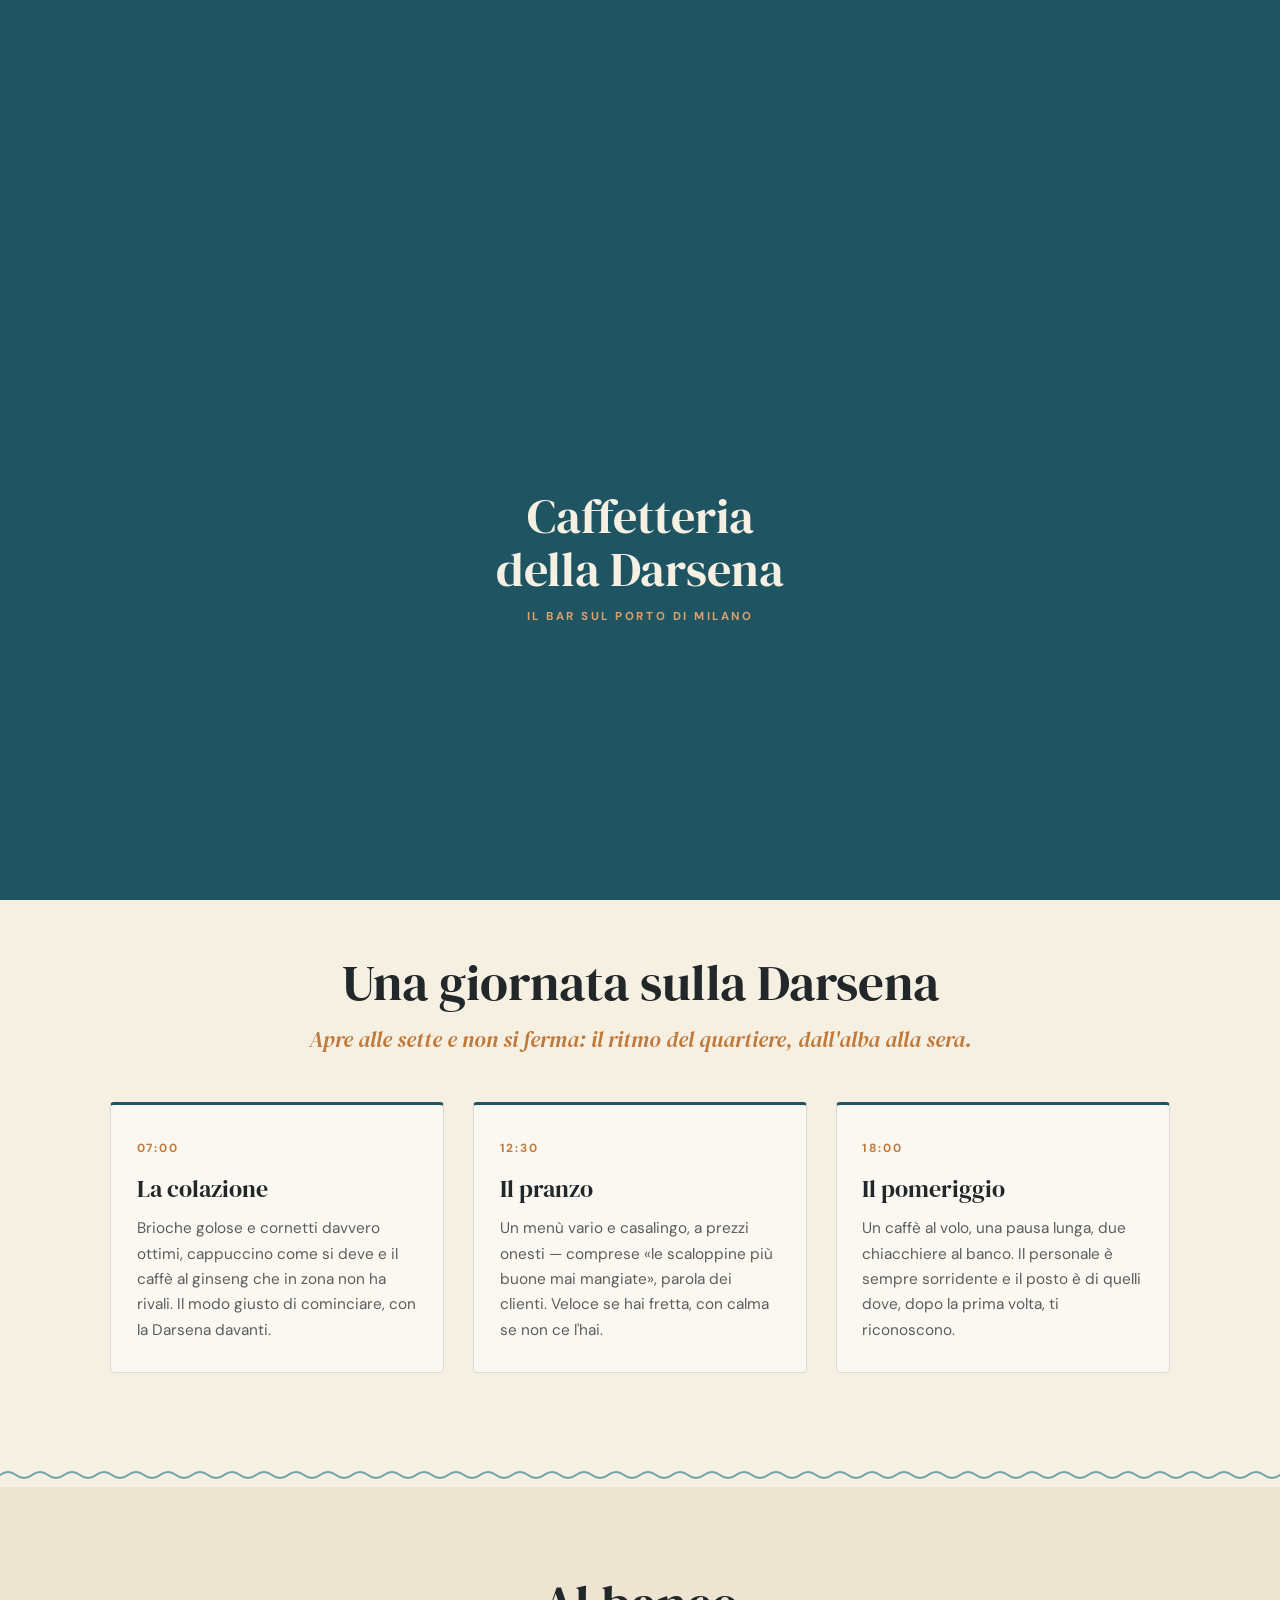
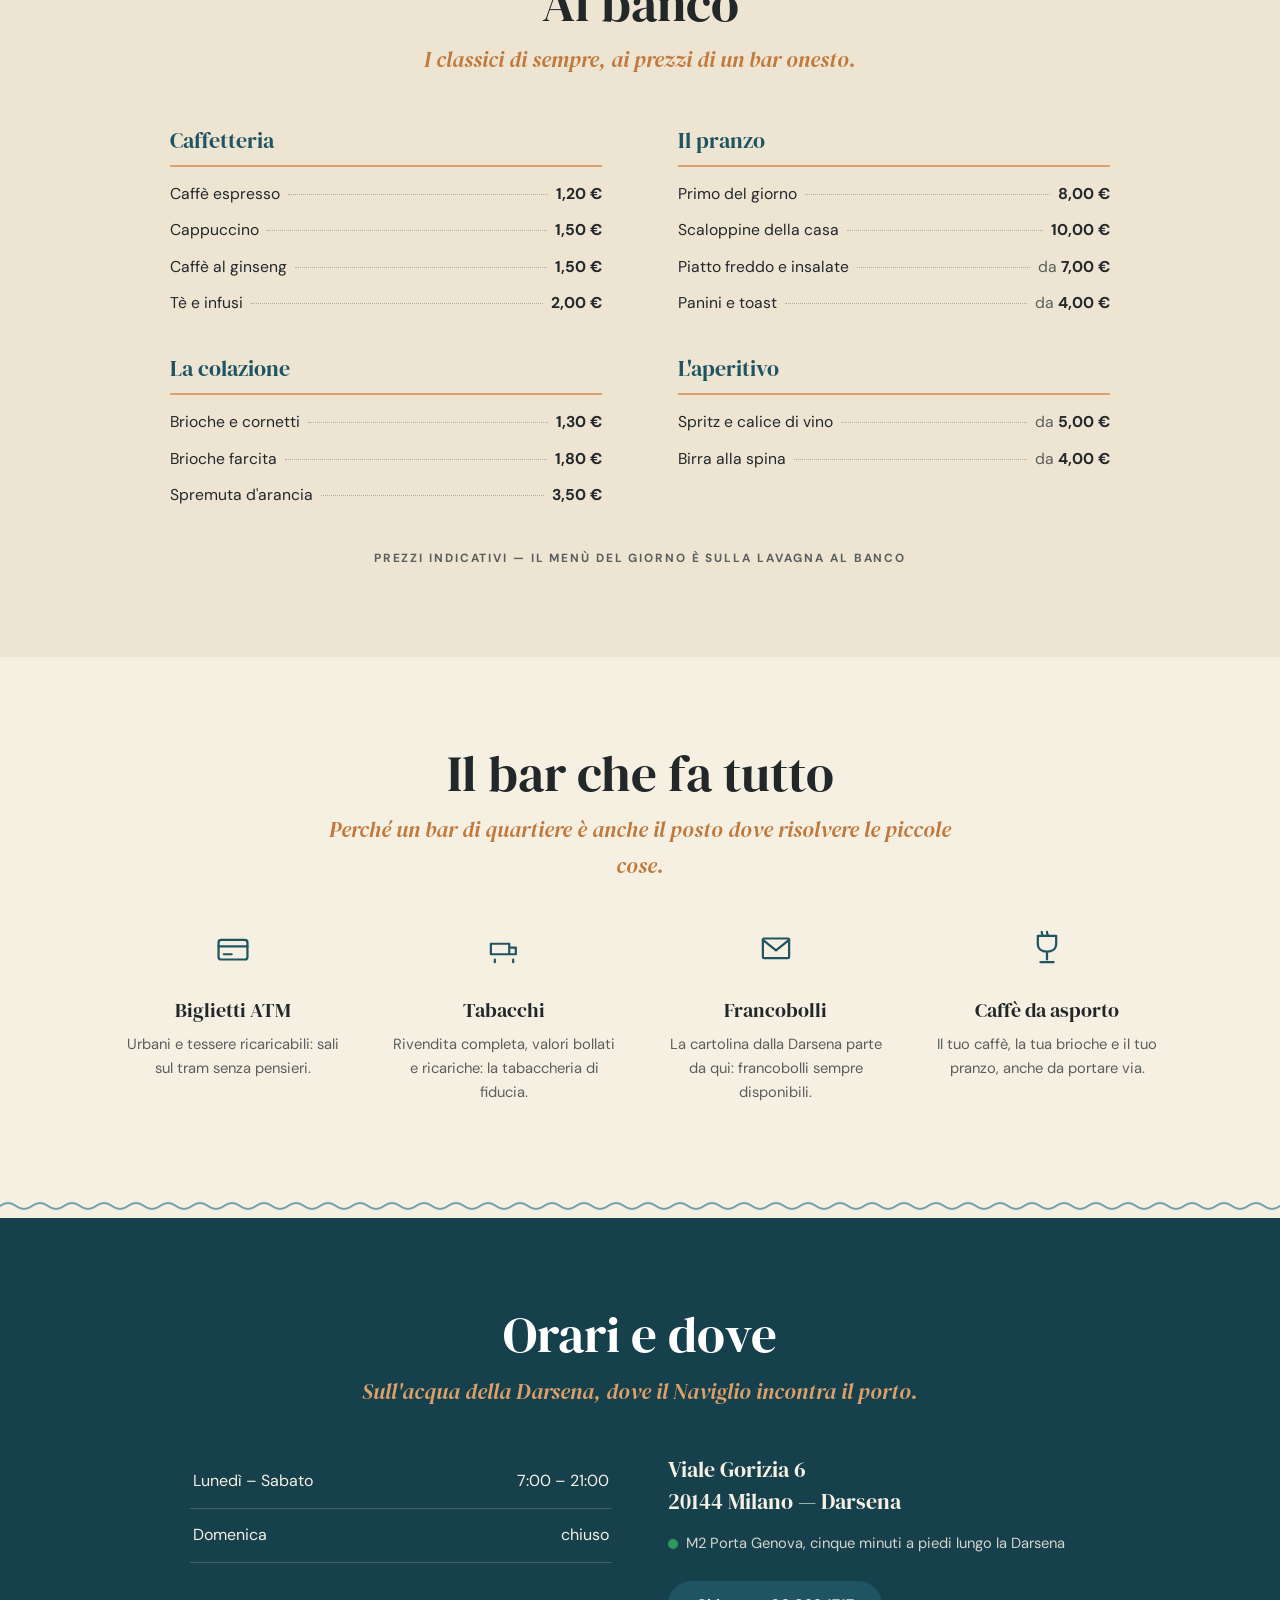
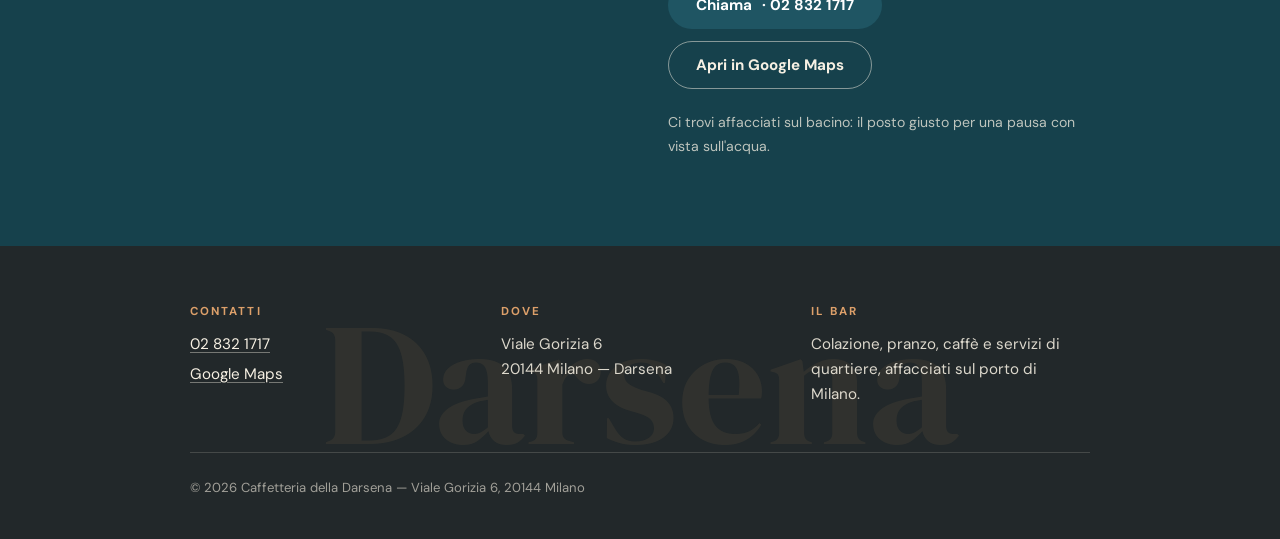
==== index.html @ 0ae8d990 "Sito vetrina Caffetteria della Darsena: firma acqua del bacino, foto hero della sala, menu e servizi" ====
<!DOCTYPE html>
<html lang="it">
<head>
  <meta charset="UTF-8">
  <meta name="viewport" content="width=device-width, initial-scale=1.0">
  <title>Caffetteria della Darsena — Bar, colazione e pranzo sul porto di Milano | Viale Gorizia 6</title>
  <meta name="description" content="Caffetteria della Darsena: il bar di quartiere affacciato sul bacino della Darsena, in viale Gorizia 6, Milano. Colazione con brioche golose, il miglior caffè al ginseng della zona, pranzo con le scaloppine, tabacchi e biglietti ATM. Aperto dalle 7.">
  <meta property="og:title" content="Caffetteria della Darsena — Milano, sul porto">
  <meta property="og:description" content="Il bar di quartiere sulla Darsena: colazione, il ginseng migliore della zona, pranzo e servizi. Dalle 7 del mattino, in viale Gorizia 6.">
  <meta property="og:type" content="website">
  <meta property="og:locale" content="it_IT">
  <meta property="og:url" content="https://rotenzark.github.io/caffetteria-darsena/">
  <meta property="og:image" content="https://rotenzark.github.io/caffetteria-darsena/og-image.png">
  <meta name="twitter:card" content="summary_large_image">
  <link rel="canonical" href="https://rotenzark.github.io/caffetteria-darsena/">
  <meta name="theme-color" content="#1F5563">
  <link rel="icon" href="favicon.svg?v=1" type="image/svg+xml">
  <link rel="icon" href="favicon-32.png?v=1" type="image/png" sizes="32x32">
  <link rel="apple-touch-icon" href="apple-touch-icon.png?v=1">
  <script>document.documentElement.classList.add('js')</script>
  <link rel="preconnect" href="https://fonts.googleapis.com">
  <link rel="preconnect" href="https://fonts.gstatic.com" crossorigin>
  <link href="https://fonts.googleapis.com/css2?family=DM+Serif+Display:ital@0;1&family=DM+Sans:opsz,wght@9..40,400;9..40,500;9..40,700&display=swap" rel="stylesheet">
  <link rel="stylesheet" href="css/style.css?v=1">
  <script type="application/ld+json">
  {
    "@context": "https://schema.org",
    "@type": "CafeOrCoffeeShop",
    "name": "Caffetteria della Darsena",
    "description": "Bar e caffetteria di quartiere affacciato sulla Darsena di Milano: colazione, caffè al ginseng, pranzo casalingo, tabacchi e biglietti ATM.",
    "servesCuisine": "Bar, caffetteria, cucina casalinga",
    "telephone": "+390288321717",
    "priceRange": "€",
    "url": "https://rotenzark.github.io/caffetteria-darsena/",
    "image": "https://rotenzark.github.io/caffetteria-darsena/og-image.png",
    "address": {
      "@type": "PostalAddress",
      "streetAddress": "Viale Gorizia 6",
      "addressLocality": "Milano",
      "postalCode": "20144",
      "addressRegion": "MI",
      "addressCountry": "IT"
    },
    "areaServed": "Milano Darsena Navigli",
    "hasMap": "https://www.google.com/maps/search/?api=1&query=Viale+Gorizia+6%2C+Milano",
    "openingHoursSpecification": [
      { "@type": "OpeningHoursSpecification", "dayOfWeek": ["Monday","Tuesday","Wednesday","Thursday","Friday","Saturday"], "opens": "07:00", "closes": "21:00" }
    ]
  }
  </script>
</head>
<body>

  <!-- ============ INTRO "LA GOCCIA" ============ -->
  <div class="intro" id="intro" aria-hidden="true">
    <div class="intro-scena">
      <svg class="intro-onde" viewBox="0 0 200 200" fill="none" focusable="false">
        <circle class="o-anello" cx="100" cy="100" r="20"/>
        <circle class="o-anello" cx="100" cy="100" r="42"/>
        <circle class="o-anello" cx="100" cy="100" r="64"/>
        <circle class="o-anello" cx="100" cy="100" r="86"/>
      </svg>
      <p class="intro-nome">Caffetteria<br>della Darsena</p>
      <p class="intro-riga">Il bar sul porto di Milano</p>
    </div>
  </div>
  <noscript><style>.intro { display: none; }</style></noscript>

  <a class="skip-link" href="#top" data-i18n="skip">Salta al contenuto</a>

  <header class="topbar">
    <a class="wordmark" href="#top" aria-label="Caffetteria della Darsena — torna su" data-i18n-aria="aria_top">della Darsena</a>
    <nav class="nav" aria-label="Navigazione principale" data-i18n-aria="aria_nav">
      <button class="nav-toggle" aria-expanded="false" aria-controls="nav-menu">
        <span class="nav-toggle-bar" aria-hidden="true"></span>
        <span data-i18n="menu">Menu</span>
      </button>
      <ul class="nav-menu" id="nav-menu">
        <li><a href="#giornata" data-i18n="nav_day">La giornata</a></li>
        <li><a href="#banco" data-i18n="nav_menu2">Al banco</a></li>
        <li><a href="#servizi" data-i18n="nav_services">I servizi</a></li>
        <li><a href="#orari" data-i18n="nav_hours">Orari e dove</a></li>
      </ul>
    </nav>
    <div class="topbar-actions">
      <div class="lang-switch" role="group" aria-label="Lingua / Language">
        <button class="lang-btn is-active" data-lang="it" aria-pressed="true">IT</button>
        <span class="lang-sep" aria-hidden="true">/</span>
        <button class="lang-btn" data-lang="en" aria-pressed="false">EN</button>
      </div>
      <a class="btn btn-acqua btn-small" href="tel:+390288321717">
        <span data-i18n="call_short">Chiama</span>
      </a>
    </div>
  </header>

  <main id="top">

    <!-- ============ HERO CON FOTO ============ -->
    <section class="hero">
      <img class="hero-sfondo" src="assets/img/sala.jpg" alt="" width="900" height="1200" aria-hidden="true">
      <div class="hero-velo" aria-hidden="true"></div>
      <div class="hero-contenuto">
        <p class="eyebrow" data-i18n="hero_eyebrow">Bar · caffetteria · sulla Darsena, Milano</p>
        <h1 class="hero-nome"><span class="hero-nome-riga1" data-i18n="hero_nome1">Caffetteria</span><span class="hero-nome-riga2" data-i18n="hero_nome2">della Darsena</span></h1>
        <p class="hero-claim" data-i18n="hero_claim">Il bar di quartiere affacciato sul porto di Milano.</p>
        <p class="hero-lead" data-i18n="hero_lead">Dalla brioche del mattino alle scaloppine di mezzogiorno, dal ginseng migliore della zona al pacchetto e al biglietto dell'ATM: qui si passa, e si torna.</p>
        <div class="hero-cta">
          <a class="btn btn-acqua" href="tel:+390288321717" data-i18n="call_cta">Chiama il bar</a>
          <a class="btn btn-velo" href="#banco" data-i18n="menu_cta">Guarda il banco</a>
        </div>
        <p class="hero-badge" data-i18n="hero_badge">4,2 su Google · aperti dalle 7 del mattino</p>
      </div>
    </section>

    <!-- ============ LA GIORNATA ============ -->
    <section class="sezione" id="giornata">
      <h2 class="sezione-titolo" data-i18n="day_title">Una giornata sulla Darsena</h2>
      <p class="sezione-sub" data-i18n="day_sub">Apre alle sette e non si ferma: il ritmo del quartiere, dall'alba alla sera.</p>
      <div class="momenti">
        <article class="momento reveal">
          <span class="momento-ora mono">07:00</span>
          <h3 data-i18n="m1_t">La colazione</h3>
          <p data-i18n="m1_p">Brioche golose e cornetti davvero ottimi, cappuccino come si deve e il caffè al ginseng che in zona non ha rivali. Il modo giusto di cominciare, con la Darsena davanti.</p>
        </article>
        <article class="momento reveal">
          <span class="momento-ora mono">12:30</span>
          <h3 data-i18n="m2_t">Il pranzo</h3>
          <p data-i18n="m2_p">Un menù vario e casalingo, a prezzi onesti — comprese «le scaloppine più buone mai mangiate», parola dei clienti. Veloce se hai fretta, con calma se non ce l'hai.</p>
        </article>
        <article class="momento reveal">
          <span class="momento-ora mono">18:00</span>
          <h3 data-i18n="m3_t">Il pomeriggio</h3>
          <p data-i18n="m3_p">Un caffè al volo, una pausa lunga, due chiacchiere al banco. Il personale è sempre sorridente e il posto è di quelli dove, dopo la prima volta, ti riconoscono.</p>
        </article>
      </div>
    </section>

    <div class="onde-fascia" aria-hidden="true"></div>

    <!-- ============ AL BANCO (MENÙ) ============ -->
    <section class="sezione sezione-crema" id="banco">
      <h2 class="sezione-titolo" data-i18n="menu_title">Al banco</h2>
      <p class="sezione-sub" data-i18n="menu_sub">I classici di sempre, ai prezzi di un bar onesto.</p>

      <div class="listino-colonne">
        <div class="listino-cat">
          <h3 class="cat-nome" data-i18n="c1">Caffetteria</h3>
          <ul class="voci">
            <li class="voce"><span class="voce-nome" data-i18n="v1">Caffè espresso</span><span class="voce-punti" aria-hidden="true"></span><span class="voce-prezzo">1,20 €</span></li>
            <li class="voce"><span class="voce-nome" data-i18n="v2">Cappuccino</span><span class="voce-punti" aria-hidden="true"></span><span class="voce-prezzo">1,50 €</span></li>
            <li class="voce"><span class="voce-nome" data-i18n="v3">Caffè al ginseng</span><span class="voce-punti" aria-hidden="true"></span><span class="voce-prezzo">1,50 €</span></li>
            <li class="voce"><span class="voce-nome" data-i18n="v4">Tè e infusi</span><span class="voce-punti" aria-hidden="true"></span><span class="voce-prezzo">2,00 €</span></li>
          </ul>
          <h3 class="cat-nome cat-nome-dopo" data-i18n="c2">La colazione</h3>
          <ul class="voci">
            <li class="voce"><span class="voce-nome" data-i18n="v5">Brioche e cornetti</span><span class="voce-punti" aria-hidden="true"></span><span class="voce-prezzo">1,30 €</span></li>
            <li class="voce"><span class="voce-nome" data-i18n="v6">Brioche farcita</span><span class="voce-punti" aria-hidden="true"></span><span class="voce-prezzo">1,80 €</span></li>
            <li class="voce"><span class="voce-nome" data-i18n="v7">Spremuta d'arancia</span><span class="voce-punti" aria-hidden="true"></span><span class="voce-prezzo">3,50 €</span></li>
          </ul>
        </div>
        <div class="listino-cat">
          <h3 class="cat-nome" data-i18n="c3">Il pranzo</h3>
          <ul class="voci">
            <li class="voce"><span class="voce-nome" data-i18n="v8">Primo del giorno</span><span class="voce-punti" aria-hidden="true"></span><span class="voce-prezzo">8,00 €</span></li>
            <li class="voce"><span class="voce-nome" data-i18n="v9">Scaloppine della casa</span><span class="voce-punti" aria-hidden="true"></span><span class="voce-prezzo">10,00 €</span></li>
            <li class="voce"><span class="voce-nome" data-i18n="v10">Piatto freddo e insalate</span><span class="voce-punti" aria-hidden="true"></span><span class="voce-prezzo"><span data-i18n="da">da</span> 7,00 €</span></li>
            <li class="voce"><span class="voce-nome" data-i18n="v11">Panini e toast</span><span class="voce-punti" aria-hidden="true"></span><span class="voce-prezzo"><span data-i18n="da">da</span> 4,00 €</span></li>
          </ul>
          <h3 class="cat-nome cat-nome-dopo" data-i18n="c4">L'aperitivo</h3>
          <ul class="voci">
            <li class="voce"><span class="voce-nome" data-i18n="v12">Spritz e calice di vino</span><span class="voce-punti" aria-hidden="true"></span><span class="voce-prezzo"><span data-i18n="da">da</span> 5,00 €</span></li>
            <li class="voce"><span class="voce-nome" data-i18n="v13">Birra alla spina</span><span class="voce-punti" aria-hidden="true"></span><span class="voce-prezzo"><span data-i18n="da">da</span> 4,00 €</span></li>
          </ul>
        </div>
      </div>
      <p class="listino-nota mono" data-i18n="menu_note">Prezzi indicativi — il menù del giorno è sulla lavagna al banco</p>
    </section>

    <!-- ============ I SERVIZI ============ -->
    <section class="sezione" id="servizi">
      <h2 class="sezione-titolo" data-i18n="serv_title">Il bar che fa tutto</h2>
      <p class="sezione-sub" data-i18n="serv_sub">Perché un bar di quartiere è anche il posto dove risolvere le piccole cose.</p>
      <ul class="servizi">
        <li class="servizio reveal">
          <svg class="serv-icona" viewBox="0 0 32 32" fill="none" aria-hidden="true"><rect x="5" y="9" width="22" height="15" rx="2"/><path d="M5 14 H27 M9 20 H15"/></svg>
          <h3 data-i18n="s1_t">Biglietti ATM</h3>
          <p data-i18n="s1_p">Urbani e tessere ricaricabili: sali sul tram senza pensieri.</p>
        </li>
        <li class="servizio reveal">
          <svg class="serv-icona" viewBox="0 0 32 32" fill="none" aria-hidden="true"><path d="M6 20 L20 20 L20 12 L6 12 Z M20 15 L25 15 L25 20 L20 20 M9 24 L9 26 M23 24 L23 26"/></svg>
          <h3 data-i18n="s2_t">Tabacchi</h3>
          <p data-i18n="s2_p">Rivendita completa, valori bollati e ricariche: la tabaccheria di fiducia.</p>
        </li>
        <li class="servizio reveal">
          <svg class="serv-icona" viewBox="0 0 32 32" fill="none" aria-hidden="true"><rect x="6" y="8" width="20" height="15" rx="1"/><path d="M6 9 L16 17 L26 9"/></svg>
          <h3 data-i18n="s3_t">Francobolli</h3>
          <p data-i18n="s3_p">La cartolina dalla Darsena parte da qui: francobolli sempre disponibili.</p>
        </li>
        <li class="servizio reveal">
          <svg class="serv-icona" viewBox="0 0 32 32" fill="none" aria-hidden="true"><path d="M9 6 L23 6 L23 12 C23 16 20 18 16 18 C12 18 9 16 9 12 Z M16 18 L16 24 M11 26 L21 26"/><path d="M12 3 C12 5 12 5 13 6 M16 3 C16 5 16 5 17 6"/></svg>
          <h3 data-i18n="s4_t">Caffè da asporto</h3>
          <p data-i18n="s4_p">Il tuo caffè, la tua brioche e il tuo pranzo, anche da portare via.</p>
        </li>
      </ul>
    </section>

    <div class="onde-fascia" aria-hidden="true"></div>

    <!-- ============ ORARI E DOVE ============ -->
    <section class="sezione sezione-scura" id="orari">
      <h2 class="sezione-titolo sezione-titolo-chiara" data-i18n="hours_title">Orari e dove</h2>
      <p class="sezione-sub sezione-sub-chiara" data-i18n="hours_sub">Sull'acqua della Darsena, dove il Naviglio incontra il porto.</p>
      <div class="orari-dove">
        <table class="orari-tabella">
          <caption class="visually-hidden" data-i18n="hours_caption">Orari di apertura</caption>
          <tbody>
            <tr><th scope="row" data-i18n="weekdays">Lunedì – Sabato</th><td>7:00 – 21:00</td></tr>
            <tr><th scope="row" data-i18n="sun">Domenica</th><td data-i18n="closed">chiuso</td></tr>
          </tbody>
        </table>
        <div class="dove">
          <address class="dove-indirizzo">
            Viale Gorizia 6<br>
            20144 Milano — Darsena
          </address>
          <p class="dove-metro"><span class="metro-dot" aria-hidden="true"></span> <span data-i18n="metro">M2 Porta Genova, cinque minuti a piedi lungo la Darsena</span></p>
          <div class="dove-azioni">
            <a class="btn btn-acqua" href="tel:+390288321717"><span data-i18n="call_cta2">Chiama</span>&nbsp;· 02 832 1717</a>
            <a class="btn btn-quieto-chiaro" href="https://www.google.com/maps/search/?api=1&query=Viale+Gorizia+6%2C+Milano" target="_blank" rel="noopener" data-i18n="maps">Apri in Google Maps</a>
          </div>
          <p class="dove-note" data-i18n="dove_note">Ci trovi affacciati sul bacino: il posto giusto per una pausa con vista sull'acqua.</p>
        </div>
      </div>
    </section>

  </main>

  <!-- ============ FOOTER ============ -->
  <footer class="footer">
    <p class="footer-wordmark" aria-hidden="true">Darsena</p>
    <div class="footer-cols">
      <div>
        <h3 data-i18n="f_contacts">Contatti</h3>
        <p><a href="tel:+390288321717">02 832 1717</a></p>
        <p><a href="https://www.google.com/maps/search/?api=1&query=Viale+Gorizia+6%2C+Milano" target="_blank" rel="noopener">Google Maps</a></p>
      </div>
      <div>
        <h3 data-i18n="f_where">Dove</h3>
        <p>Viale Gorizia 6<br>20144 Milano — Darsena</p>
      </div>
      <div>
        <h3 data-i18n="f_what">Il bar</h3>
        <p data-i18n="f_line">Colazione, pranzo, caffè e servizi di quartiere, affacciati sul porto di Milano.</p>
      </div>
    </div>
    <p class="footer-legal">© <span data-current-year>2026</span> Caffetteria della Darsena — Viale Gorizia 6, 20144 Milano</p>
  </footer>

  <script src="js/main.js?v=1"></script>
</body>
</html>
---- css/style.css ----
/* ==========================================================================
   Caffetteria della Darsena — Viale Gorizia 6, Milano
   Firma grafica: l'acqua del bacino della Darsena — verde-petrolio e crema,
   onde concentriche, e la foto vera della sala come hero.
   ========================================================================== */

:root {
  --crema: #F6F0E3;
  --crema-scura: #EDE4D2;
  --acqua: #1F5563;
  --acqua-viva: #2C778A;
  --acqua-fonda: #16414C;
  --inchiostro: #22282A;
  --grigio: #5A5F5E;
  --rame: #C1793B;
  --rame-chiaro: #DDA06A;
  --linea: rgba(34, 40, 42, .15);
  --font-display: "DM Serif Display", "Georgia", serif;
  --font-testo: "DM Sans", "Helvetica Neue", Arial, sans-serif;
}

/* ---------- reset ---------- */

*, *::before, *::after { box-sizing: border-box; }

html {
  scroll-behavior: smooth;
  -webkit-text-size-adjust: 100%;
}

body {
  margin: 0;
  font-family: var(--font-testo);
  font-size: 1.02rem;
  line-height: 1.65;
  color: var(--inchiostro);
  background: var(--crema);
}

img { max-width: 100%; height: auto; display: block; }

h1, h2, h3, p, ul, figure { margin: 0; }
ul { padding: 0; list-style: none; }

a { color: inherit; }

:focus-visible {
  outline: 2px solid var(--rame);
  outline-offset: 3px;
  border-radius: 2px;
}

.hero :focus-visible,
.sezione-scura :focus-visible,
.footer :focus-visible {
  outline-color: var(--rame-chiaro);
}

.visually-hidden {
  position: absolute;
  width: 1px; height: 1px;
  margin: -1px; padding: 0;
  overflow: hidden;
  clip: rect(0 0 0 0);
  white-space: nowrap;
  border: 0;
}

.skip-link {
  position: absolute;
  top: -100px; left: 1rem;
  z-index: 2000;
  padding: .6rem 1rem;
  background: var(--inchiostro);
  color: var(--crema);
  border-radius: 4px;
  text-decoration: none;
}
.skip-link:focus { top: .5rem; }

.mono {
  font-weight: 700;
  font-size: .74rem;
  letter-spacing: .16em;
  text-transform: uppercase;
}

/* ---------- bottoni ---------- */

.btn {
  display: inline-flex;
  align-items: center;
  justify-content: center;
  gap: .35em;
  padding: .85rem 1.7rem;
  border: 1px solid transparent;
  border-radius: 999px;
  font-family: var(--font-testo);
  font-weight: 700;
  font-size: .95rem;
  line-height: 1.2;
  text-decoration: none;
  cursor: pointer;
  transition: background-color .2s ease, border-color .2s ease, color .2s ease, transform .15s ease;
}
.btn:hover { transform: translateY(-1px); }
.btn:active { transform: translateY(0); }

.btn-small { padding: .5rem 1.15rem; font-size: .85rem; }

.btn-acqua { background: var(--acqua); color: #fff; }
.btn-acqua:hover { background: var(--acqua-fonda); }

.btn-velo {
  background: rgba(255, 255, 255, .14);
  color: #fff;
  border-color: rgba(255, 255, 255, .6);
}
.btn-velo:hover { border-color: #fff; background: rgba(255, 255, 255, .22); }

.btn-quieto-chiaro {
  background: transparent;
  color: var(--crema);
  border-color: rgba(246, 240, 227, .5);
}
.btn-quieto-chiaro:hover { border-color: var(--crema); }

/* ---------- intro "la goccia" ---------- */

.intro {
  position: fixed;
  inset: 0;
  z-index: 1000;
  display: flex;
  align-items: center;
  justify-content: center;
  padding: 1.5rem;
  background: var(--acqua);
  transition: opacity .55s ease;
}
.intro--via { opacity: 0; }

.intro-scena { text-align: center; }

.intro-onde {
  width: clamp(150px, 30vw, 200px);
  height: auto;
  margin: 0 auto .4rem;
}

.o-anello {
  stroke: var(--rame-chiaro);
  stroke-width: 2;
  fill: none;
  transform-origin: 100px 100px;
  opacity: 0;
  animation: increspa 2.4s ease-out infinite;
}
.o-anello:nth-child(1) { animation-delay: 0s; }
.o-anello:nth-child(2) { animation-delay: .4s; }
.o-anello:nth-child(3) { animation-delay: .8s; }
.o-anello:nth-child(4) { animation-delay: 1.2s; }

@keyframes increspa {
  0%   { opacity: 0; transform: scale(.2); }
  30%  { opacity: .85; }
  100% { opacity: 0; transform: scale(1.15); }
}

.intro-nome {
  font-family: var(--font-display);
  font-size: clamp(1.9rem, 6vw, 3rem);
  line-height: 1.1;
  color: var(--crema);
  opacity: 0;
  animation: sale .6s ease-out .5s forwards;
}

.intro-riga {
  margin-top: .7rem;
  font-weight: 700;
  font-size: .72rem;
  letter-spacing: .22em;
  text-transform: uppercase;
  color: var(--rame-chiaro);
  opacity: 0;
  animation: sale .6s ease-out .8s forwards;
}

@keyframes sale {
  from { opacity: 0; transform: translateY(10px); }
  to   { opacity: 1; transform: none; }
}

.intro-lock { overflow: hidden; }

/* ---------- topbar ---------- */

.topbar {
  position: sticky;
  top: 0;
  z-index: 100;
  display: flex;
  align-items: center;
  gap: 1rem;
  padding: .65rem clamp(1rem, 3vw, 1.6rem);
  background: rgba(246, 240, 227, .93);
  -webkit-backdrop-filter: blur(8px);
  backdrop-filter: blur(8px);
  border-bottom: 1px solid var(--linea);
}

.wordmark {
  font-family: var(--font-display);
  font-size: 1.3rem;
  text-decoration: none;
  color: var(--acqua);
  white-space: nowrap;
}

.nav { margin-left: auto; }

.nav-toggle {
  display: none;
  align-items: center;
  gap: .5rem;
  padding: .45rem .9rem;
  background: transparent;
  border: 1px solid rgba(34, 40, 42, .35);
  border-radius: 999px;
  font-family: var(--font-testo);
  font-weight: 700;
  font-size: .85rem;
  color: var(--inchiostro);
  cursor: pointer;
}

.nav-toggle-bar {
  width: 16px;
  height: 2px;
  background: currentColor;
  box-shadow: 0 5px 0 currentColor, 0 -5px 0 currentColor;
}

.nav-menu {
  display: flex;
  align-items: center;
  gap: clamp(.9rem, 2vw, 1.5rem);
}

.nav-menu a {
  font-size: .95rem;
  font-weight: 500;
  text-decoration: none;
  color: var(--inchiostro);
  padding: .3rem 0;
  border-bottom: 2px solid transparent;
}
.nav-menu a:hover { border-bottom-color: var(--rame); }

.topbar-actions {
  display: flex;
  align-items: center;
  gap: .9rem;
}

.lang-switch {
  display: flex;
  align-items: center;
  gap: .3rem;
  font-size: .82rem;
}

.lang-btn {
  background: none;
  border: none;
  padding: .25rem .3rem;
  font-family: var(--font-testo);
  font-weight: 700;
  font-size: .82rem;
  color: var(--grigio);
  cursor: pointer;
  border-bottom: 2px solid transparent;
}
.lang-btn.is-active {
  color: var(--inchiostro);
  border-bottom-color: var(--rame);
}
.lang-sep { color: rgba(34, 40, 42, .4); }

@media (max-width: 920px) {
  .nav-toggle { display: inline-flex; }
  .nav-menu {
    display: none;
    position: absolute;
    top: 100%;
    left: 0; right: 0;
    flex-direction: column;
    align-items: stretch;
    gap: 0;
    padding: .6rem 1.2rem 1rem;
    background: var(--crema);
    border-bottom: 1px solid var(--linea);
    box-shadow: 0 14px 28px rgba(34, 40, 42, .12);
  }
  .nav.is-open .nav-menu { display: flex; }
  .nav-menu a {
    padding: .7rem .2rem;
    border-bottom: 1px solid rgba(34, 40, 42, .08);
  }
  .nav-menu li:last-child a { border-bottom-color: transparent; }
}

@media (max-width: 560px) {
  .wordmark { font-size: 1.1rem; }
  .topbar { gap: .6rem; }
}

/* ---------- hero con foto ---------- */

.hero {
  position: relative;
  min-height: 90vh;
  min-height: 90svh;
  display: flex;
  align-items: flex-end;
  overflow: hidden;
  background: var(--acqua-fonda);
}

.hero-sfondo {
  position: absolute;
  inset: 0;
  width: 100%;
  height: 100%;
  object-fit: cover;
  object-position: center 40%;
}

.hero-velo {
  position: absolute;
  inset: 0;
  background:
    linear-gradient(to top, rgba(22, 41, 46, .93) 0%, rgba(22, 41, 46, .4) 55%, rgba(22, 41, 46, .35) 100%),
    linear-gradient(to right, rgba(22, 41, 46, .7) 0%, rgba(22, 41, 46, .25) 60%, rgba(22, 41, 46, .12) 100%);
}

.hero-contenuto {
  position: relative;
  width: 100%;
  max-width: 1100px;
  margin: 0 auto;
  padding: clamp(7rem, 16vh, 10rem) 1.5rem clamp(3rem, 7vh, 4.5rem);
  color: #fff;
}

.eyebrow {
  font-weight: 700;
  font-size: .74rem;
  letter-spacing: .2em;
  text-transform: uppercase;
  color: var(--rame-chiaro);
}

.hero-nome {
  margin-top: 1rem;
  font-family: var(--font-display);
  font-weight: 400;
  font-size: clamp(2.8rem, 8.5vw, 5.4rem);
  line-height: .98;
  color: #fff;
  text-shadow: 0 2px 24px rgba(22, 41, 46, .5);
}
.hero-nome-riga1,
.hero-nome-riga2 { display: block; }
.hero-nome-riga2 { color: var(--rame-chiaro); font-style: italic; }

.hero-claim {
  margin-top: 1.3rem;
  font-family: var(--font-display);
  font-size: clamp(1.25rem, 3vw, 1.65rem);
  color: rgba(255, 255, 255, .95);
}

.hero-lead {
  max-width: 54ch;
  margin-top: .7rem;
  font-size: 1.05rem;
  color: rgba(255, 255, 255, .9);
}

.hero-cta {
  display: flex;
  flex-wrap: wrap;
  gap: .9rem;
  margin-top: 1.8rem;
}

.hero-badge {
  margin-top: 1.6rem;
  font-weight: 700;
  font-size: .72rem;
  letter-spacing: .18em;
  text-transform: uppercase;
  color: var(--rame-chiaro);
}

/* ---------- fregio a onde (la Darsena) ---------- */

.onde-fascia {
  height: 26px;
  background-image: url("data:image/svg+xml,%3Csvg xmlns='http://www.w3.org/2000/svg' width='64' height='16'%3E%3Cpath d='M0 9 q8 -6 16 0 t16 0 t16 0 t16 0' fill='none' stroke='%232C778A' stroke-width='2' stroke-linecap='round' stroke-opacity='.65'/%3E%3C/svg%3E");
  background-repeat: repeat-x;
  background-position: center;
}

/* ---------- sezioni ---------- */

.sezione {
  padding: clamp(3.5rem, 8vw, 5.5rem) 1.5rem;
}

.sezione-crema { background: var(--crema-scura); }

.sezione-titolo {
  font-family: var(--font-display);
  font-weight: 400;
  font-size: clamp(2.1rem, 5.5vw, 3.2rem);
  line-height: 1.1;
  text-align: center;
}

.sezione-titolo-chiara { color: #fff; }

.sezione-sub {
  max-width: 56ch;
  margin: .7rem auto 0;
  font-family: var(--font-display);
  font-style: italic;
  font-size: clamp(1.1rem, 2.5vw, 1.35rem);
  text-align: center;
  color: var(--rame);
}

.sezione-sub-chiara { color: var(--rame-chiaro); }

/* ---------- la giornata ---------- */

.momenti {
  display: grid;
  grid-template-columns: repeat(3, 1fr);
  gap: 1.8rem;
  max-width: 1060px;
  margin: 2.8rem auto 0;
}

.momento {
  padding: 1.8rem 1.6rem;
  background: rgba(255, 255, 255, .55);
  border: 1px solid var(--linea);
  border-top: 3px solid var(--acqua);
  border-radius: 4px;
}

.momento-ora {
  color: var(--rame);
  font-variant-numeric: tabular-nums;
}

.momento h3 {
  margin-top: .5rem;
  font-family: var(--font-display);
  font-weight: 400;
  font-size: 1.5rem;
}

.momento p {
  margin-top: .5rem;
  font-size: .96rem;
  color: var(--grigio);
}

@media (max-width: 820px) {
  .momenti { grid-template-columns: 1fr; max-width: 480px; }
}

/* ---------- al banco (menù) ---------- */

.listino-colonne {
  display: grid;
  grid-template-columns: 1fr 1fr;
  gap: 2.4rem clamp(2.5rem, 6vw, 5rem);
  max-width: 940px;
  margin: 2.8rem auto 0;
}

.cat-nome {
  font-family: var(--font-display);
  font-weight: 400;
  font-size: 1.35rem;
  color: var(--acqua);
  margin-bottom: .9rem;
  padding-bottom: .4rem;
  border-bottom: 2px solid var(--rame-chiaro);
}

.cat-nome-dopo { margin-top: 2.2rem; }

.voci { display: grid; gap: .65rem; }

.voce {
  display: flex;
  align-items: baseline;
  gap: .5em;
  font-size: .98rem;
}

.voce-punti {
  flex: 1;
  min-width: 1.5em;
  border-bottom: 1px dotted rgba(34, 40, 42, .3);
  transform: translateY(-4px);
}

.voce-prezzo {
  font-weight: 700;
  font-variant-numeric: tabular-nums;
  white-space: nowrap;
}
.voce-prezzo span { font-weight: 400; color: var(--grigio); }

.listino-nota {
  margin-top: 2.6rem;
  text-align: center;
  color: var(--grigio);
}

@media (max-width: 760px) {
  .listino-colonne { grid-template-columns: 1fr; }
}

/* ---------- i servizi ---------- */

.servizi {
  display: grid;
  grid-template-columns: repeat(4, 1fr);
  gap: 1.6rem;
  max-width: 1060px;
  margin: 2.8rem auto 0;
}

.servizio {
  text-align: center;
  padding: 0 .5rem;
}

.serv-icona {
  width: 42px;
  height: 42px;
  margin: 0 auto .9rem;
  stroke: var(--acqua);
  stroke-width: 1.7;
  stroke-linecap: round;
  stroke-linejoin: round;
}

.servizio h3 {
  font-family: var(--font-display);
  font-weight: 400;
  font-size: 1.25rem;
}

.servizio p {
  margin-top: .3rem;
  font-size: .92rem;
  color: var(--grigio);
}

@media (max-width: 820px) {
  .servizi { grid-template-columns: 1fr 1fr; gap: 2rem 1.6rem; }
}
@media (max-width: 420px) {
  .servizi { grid-template-columns: 1fr; max-width: 300px; }
}

/* ---------- orari e dove ---------- */

.sezione-scura {
  background: var(--acqua-fonda);
  color: var(--crema);
}

.orari-dove {
  display: grid;
  grid-template-columns: minmax(0, 1fr) minmax(0, 1fr);
  gap: clamp(2rem, 5vw, 3.5rem);
  max-width: 900px;
  margin: 2.8rem auto 0;
  align-items: start;
}

.orari-tabella {
  width: 100%;
  border-collapse: collapse;
  font-size: 1rem;
}

.orari-tabella th,
.orari-tabella td {
  padding: .85rem .2rem;
  border-bottom: 1px solid rgba(246, 240, 227, .18);
  text-align: left;
  font-weight: 400;
}

.orari-tabella td { text-align: right; font-variant-numeric: tabular-nums; }

.dove-indirizzo {
  font-family: var(--font-display);
  font-style: normal;
  font-size: 1.4rem;
  line-height: 1.4;
}

.dove-metro {
  display: flex;
  align-items: center;
  gap: .5rem;
  margin-top: .9rem;
  font-size: .92rem;
  color: rgba(246, 240, 227, .85);
}

.metro-dot {
  width: 10px; height: 10px;
  border-radius: 50%;
  background: #2C9A5B;
  flex: none;
}

.dove-azioni {
  display: flex;
  flex-wrap: wrap;
  gap: .8rem;
  margin-top: 1.6rem;
}

.dove-note {
  margin-top: 1.4rem;
  font-size: .88rem;
  color: rgba(246, 240, 227, .75);
}

@media (max-width: 760px) {
  .orari-dove { grid-template-columns: 1fr; max-width: 480px; }
}

/* ---------- footer ---------- */

.footer {
  position: relative;
  padding: 3.5rem 1.5rem 2.5rem;
  background: var(--inchiostro);
  color: var(--crema);
  overflow: hidden;
}

.footer-wordmark {
  position: absolute;
  top: -.5rem;
  left: 50%;
  transform: translateX(-50%);
  font-family: var(--font-display);
  font-size: clamp(5rem, 17vw, 11rem);
  white-space: nowrap;
  color: rgba(221, 160, 106, .08);
  pointer-events: none;
  user-select: none;
}

.footer-cols {
  position: relative;
  display: grid;
  grid-template-columns: repeat(3, 1fr);
  gap: 2rem;
  max-width: 900px;
  margin: 0 auto;
}

.footer-cols h3 {
  font-weight: 700;
  font-size: .72rem;
  letter-spacing: .18em;
  text-transform: uppercase;
  color: var(--rame-chiaro);
  margin-bottom: .7rem;
}

.footer-cols p {
  font-size: .95rem;
  color: rgba(246, 240, 227, .88);
  margin-bottom: .3rem;
}

.footer-cols a {
  color: var(--crema);
  text-decoration-color: rgba(246, 240, 227, .4);
  text-underline-offset: 3px;
}
.footer-cols a:hover { text-decoration-color: var(--crema); }

.footer-legal {
  position: relative;
  max-width: 900px;
  margin: 2.5rem auto 0;
  padding-top: 1.5rem;
  border-top: 1px solid rgba(246, 240, 227, .16);
  font-size: .82rem;
  color: rgba(246, 240, 227, .6);
}

@media (max-width: 760px) {
  .footer-cols { grid-template-columns: 1fr; gap: 1.6rem; }
}

/* ---------- reveal on scroll ---------- */
/* Lo stato nascosto esiste solo se il JS è partito (classe .js sul root)
   e solo se l'utente non preferisce il movimento ridotto. */

@media (prefers-reduced-motion: no-preference) {
  .js .reveal {
    opacity: 0;
    transform: translateY(18px);
    transition: opacity .6s ease, transform .6s ease;
  }
  .js .reveal.is-visible {
    opacity: 1;
    transform: none;
  }
}

@media (prefers-reduced-motion: reduce) {
  html { scroll-behavior: auto; }
  .btn, .btn:hover { transform: none; transition: none; }
  .intro { display: none; }
  .o-anello { animation: none; opacity: .6; }
}
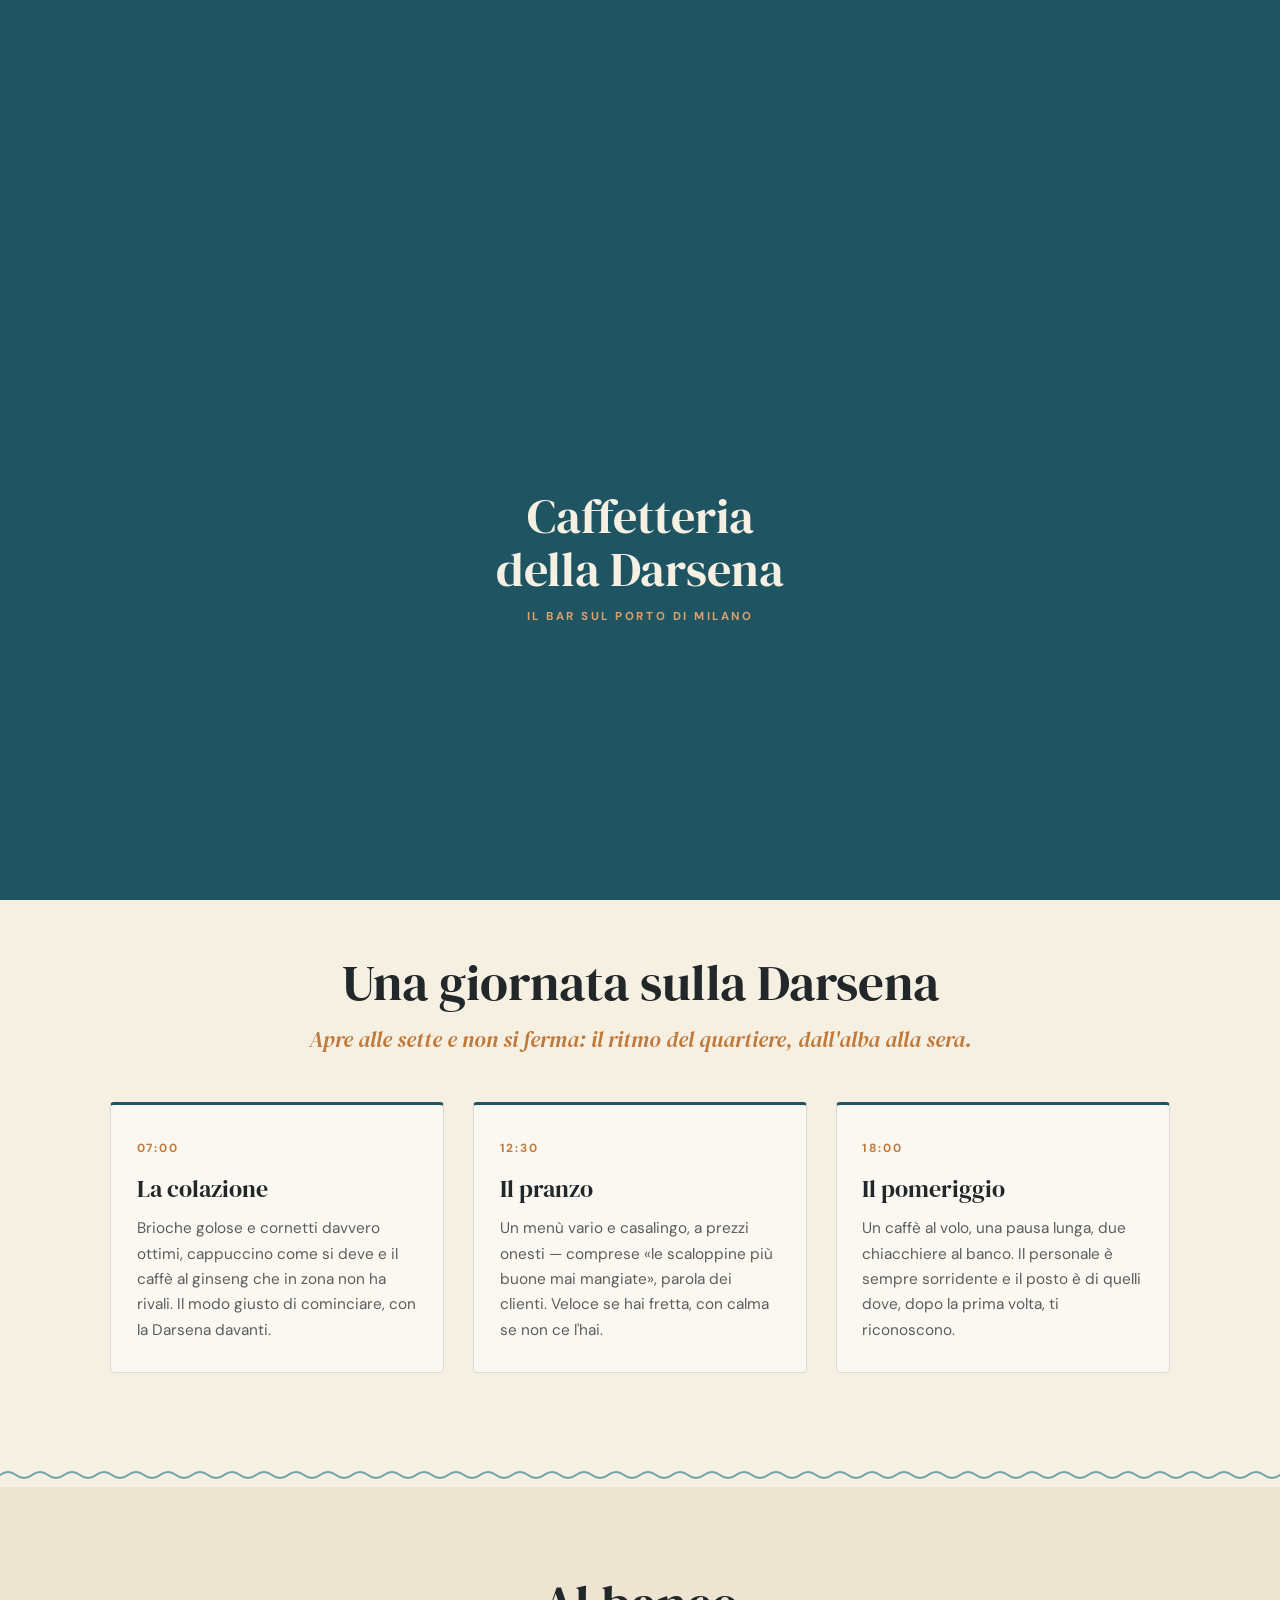
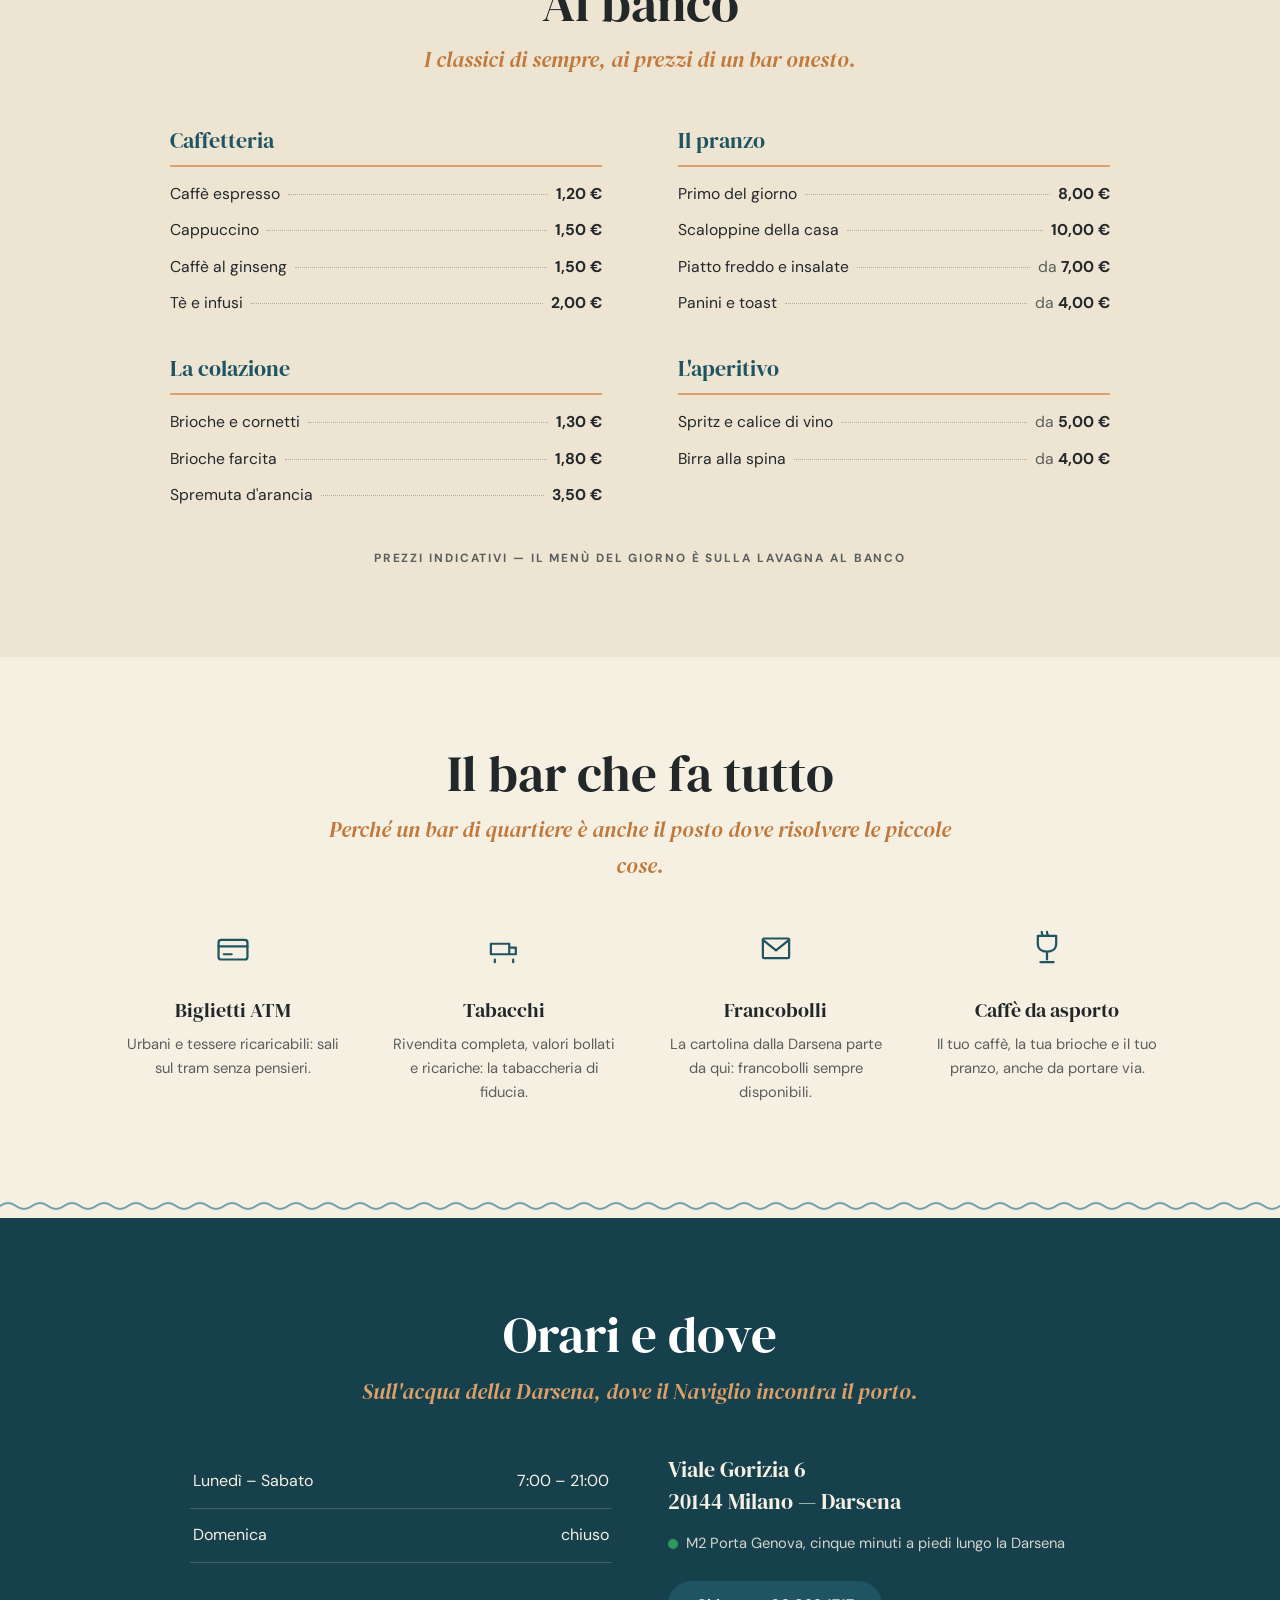
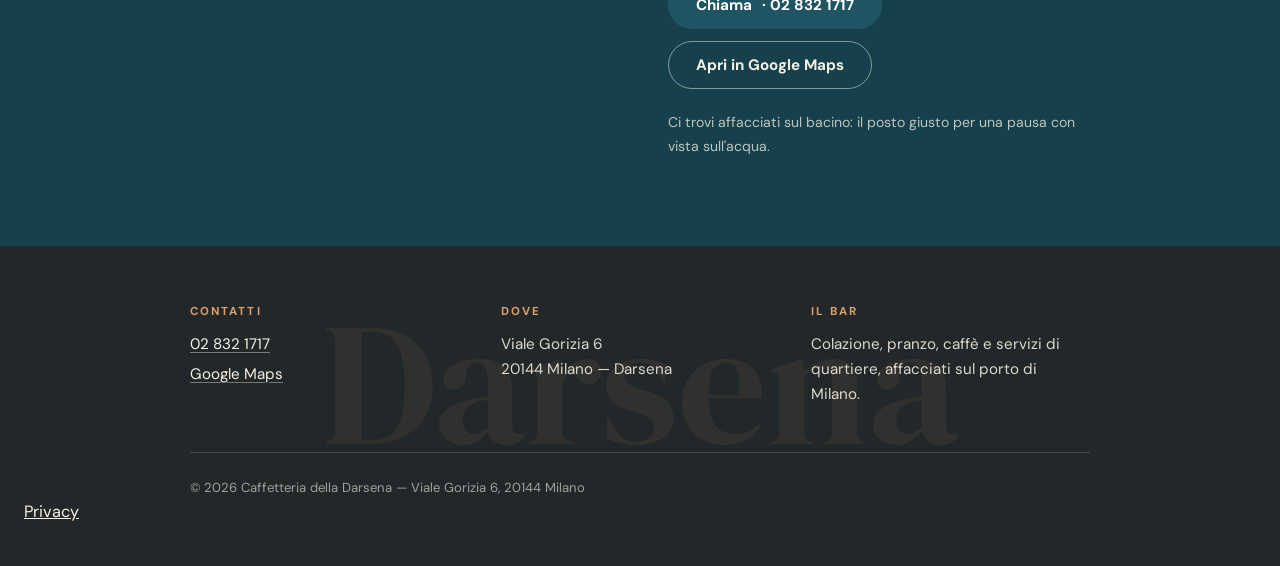
==== commit e4749a14: "Privacy e pulizia: caratteri sul sito, informativa, noindex - caratteri copiati nel sito: nessuna ri" ====
--- a/index.html
+++ b/index.html
@@ -3,6 +3,7 @@
 <head>
   <meta charset="UTF-8">
   <meta name="viewport" content="width=device-width, initial-scale=1.0">
+  <meta name="robots" content="noindex">
   <title>Caffetteria della Darsena — Bar, colazione e pranzo sul porto di Milano | Viale Gorizia 6</title>
   <meta name="description" content="Caffetteria della Darsena: il bar di quartiere affacciato sul bacino della Darsena, in viale Gorizia 6, Milano. Colazione con brioche golose, il miglior caffè al ginseng della zona, pranzo con le scaloppine, tabacchi e biglietti ATM. Aperto dalle 7.">
   <meta property="og:title" content="Caffetteria della Darsena — Milano, sul porto">
@@ -18,9 +19,7 @@
   <link rel="icon" href="favicon-32.png?v=1" type="image/png" sizes="32x32">
   <link rel="apple-touch-icon" href="apple-touch-icon.png?v=1">
   <script>document.documentElement.classList.add('js')</script>
-  <link rel="preconnect" href="https://fonts.googleapis.com">
-  <link rel="preconnect" href="https://fonts.gstatic.com" crossorigin>
-  <link href="https://fonts.googleapis.com/css2?family=DM+Serif+Display:ital@0;1&family=DM+Sans:opsz,wght@9..40,400;9..40,500;9..40,700&display=swap" rel="stylesheet">
+  <link rel="stylesheet" href="fonts/fonts.css?v=1">
   <link rel="stylesheet" href="css/style.css?v=1">
   <script type="application/ld+json">
   {
@@ -29,7 +28,7 @@
     "name": "Caffetteria della Darsena",
     "description": "Bar e caffetteria di quartiere affacciato sulla Darsena di Milano: colazione, caffè al ginseng, pranzo casalingo, tabacchi e biglietti ATM.",
     "servesCuisine": "Bar, caffetteria, cucina casalinga",
-    "telephone": "+390288321717",
+    "telephone": "+39028321717",
     "priceRange": "€",
     "url": "https://rotenzark.github.io/caffetteria-darsena/",
     "image": "https://rotenzark.github.io/caffetteria-darsena/og-image.png",
@@ -88,7 +87,7 @@
         <span class="lang-sep" aria-hidden="true">/</span>
         <button class="lang-btn" data-lang="en" aria-pressed="false">EN</button>
       </div>
-      <a class="btn btn-acqua btn-small" href="tel:+390288321717">
+      <a class="btn btn-acqua btn-small" href="tel:+39028321717">
         <span data-i18n="call_short">Chiama</span>
       </a>
     </div>
@@ -106,7 +105,7 @@
         <p class="hero-claim" data-i18n="hero_claim">Il bar di quartiere affacciato sul porto di Milano.</p>
         <p class="hero-lead" data-i18n="hero_lead">Dalla brioche del mattino alle scaloppine di mezzogiorno, dal ginseng migliore della zona al pacchetto e al biglietto dell'ATM: qui si passa, e si torna.</p>
         <div class="hero-cta">
-          <a class="btn btn-acqua" href="tel:+390288321717" data-i18n="call_cta">Chiama il bar</a>
+          <a class="btn btn-acqua" href="tel:+39028321717" data-i18n="call_cta">Chiama il bar</a>
           <a class="btn btn-velo" href="#banco" data-i18n="menu_cta">Guarda il banco</a>
         </div>
         <p class="hero-badge" data-i18n="hero_badge">4,2 su Google · aperti dalle 7 del mattino</p>
@@ -226,7 +225,7 @@
           </address>
           <p class="dove-metro"><span class="metro-dot" aria-hidden="true"></span> <span data-i18n="metro">M2 Porta Genova, cinque minuti a piedi lungo la Darsena</span></p>
           <div class="dove-azioni">
-            <a class="btn btn-acqua" href="tel:+390288321717"><span data-i18n="call_cta2">Chiama</span>&nbsp;· 02 832 1717</a>
+            <a class="btn btn-acqua" href="tel:+39028321717"><span data-i18n="call_cta2">Chiama</span>&nbsp;· 02 832 1717</a>
             <a class="btn btn-quieto-chiaro" href="https://www.google.com/maps/search/?api=1&query=Viale+Gorizia+6%2C+Milano" target="_blank" rel="noopener" data-i18n="maps">Apri in Google Maps</a>
           </div>
           <p class="dove-note" data-i18n="dove_note">Ci trovi affacciati sul bacino: il posto giusto per una pausa con vista sull'acqua.</p>
@@ -242,7 +241,7 @@
     <div class="footer-cols">
       <div>
         <h3 data-i18n="f_contacts">Contatti</h3>
-        <p><a href="tel:+390288321717">02 832 1717</a></p>
+        <p><a href="tel:+39028321717">02 832 1717</a></p>
         <p><a href="https://www.google.com/maps/search/?api=1&query=Viale+Gorizia+6%2C+Milano" target="_blank" rel="noopener">Google Maps</a></p>
       </div>
       <div>
@@ -255,7 +254,8 @@
       </div>
     </div>
     <p class="footer-legal">© <span data-current-year>2026</span> Caffetteria della Darsena — Viale Gorizia 6, 20144 Milano</p>
-  </footer>
+    <p class="privacy-link"><a href="privacy.html">Privacy</a></p>
+</footer>
 
   <script src="js/main.js?v=1"></script>
 </body>
--- a/fonts/fonts.css
+++ b/fonts/fonts.css
@@ -0,0 +1,91 @@
+/* Caratteri ospitati sul sito: nessuna richiesta a Google Fonts o Fontshare (giro privacy 1/10/2026). Licenze in LICENSE.txt. */
+/* latin-ext */
+@font-face {
+  font-family: 'DM Sans';
+  font-style: normal;
+  font-weight: 400;
+  font-display: swap;
+  src: url(dmsans-v17-rP2Hp2ywxg089UriCZ2IHSeH.woff2) format('woff2');
+  unicode-range: U+0100-02BA, U+02BD-02C5, U+02C7-02CC, U+02CE-02D7, U+02DD-02FF, U+0304, U+0308, U+0329, U+1D00-1DBF, U+1E00-1E9F, U+1EF2-1EFF, U+2020, U+20A0-20AB, U+20AD-20C0, U+2113, U+2C60-2C7F, U+A720-A7FF;
+}
+/* latin */
+@font-face {
+  font-family: 'DM Sans';
+  font-style: normal;
+  font-weight: 400;
+  font-display: swap;
+  src: url(dmsans-v17-rP2Hp2ywxg089UriCZOIHQ.woff2) format('woff2');
+  unicode-range: U+0000-00FF, U+0131, U+0152-0153, U+02BB-02BC, U+02C6, U+02DA, U+02DC, U+0304, U+0308, U+0329, U+2000-206F, U+20AC, U+2122, U+2191, U+2193, U+2212, U+2215, U+FEFF, U+FFFD;
+}
+/* latin-ext */
+@font-face {
+  font-family: 'DM Sans';
+  font-style: normal;
+  font-weight: 500;
+  font-display: swap;
+  src: url(dmsans-v17-rP2Hp2ywxg089UriCZ2IHSeH.woff2) format('woff2');
+  unicode-range: U+0100-02BA, U+02BD-02C5, U+02C7-02CC, U+02CE-02D7, U+02DD-02FF, U+0304, U+0308, U+0329, U+1D00-1DBF, U+1E00-1E9F, U+1EF2-1EFF, U+2020, U+20A0-20AB, U+20AD-20C0, U+2113, U+2C60-2C7F, U+A720-A7FF;
+}
+/* latin */
+@font-face {
+  font-family: 'DM Sans';
+  font-style: normal;
+  font-weight: 500;
+  font-display: swap;
+  src: url(dmsans-v17-rP2Hp2ywxg089UriCZOIHQ.woff2) format('woff2');
+  unicode-range: U+0000-00FF, U+0131, U+0152-0153, U+02BB-02BC, U+02C6, U+02DA, U+02DC, U+0304, U+0308, U+0329, U+2000-206F, U+20AC, U+2122, U+2191, U+2193, U+2212, U+2215, U+FEFF, U+FFFD;
+}
+/* latin-ext */
+@font-face {
+  font-family: 'DM Sans';
+  font-style: normal;
+  font-weight: 700;
+  font-display: swap;
+  src: url(dmsans-v17-rP2Hp2ywxg089UriCZ2IHSeH.woff2) format('woff2');
+  unicode-range: U+0100-02BA, U+02BD-02C5, U+02C7-02CC, U+02CE-02D7, U+02DD-02FF, U+0304, U+0308, U+0329, U+1D00-1DBF, U+1E00-1E9F, U+1EF2-1EFF, U+2020, U+20A0-20AB, U+20AD-20C0, U+2113, U+2C60-2C7F, U+A720-A7FF;
+}
+/* latin */
+@font-face {
+  font-family: 'DM Sans';
+  font-style: normal;
+  font-weight: 700;
+  font-display: swap;
+  src: url(dmsans-v17-rP2Hp2ywxg089UriCZOIHQ.woff2) format('woff2');
+  unicode-range: U+0000-00FF, U+0131, U+0152-0153, U+02BB-02BC, U+02C6, U+02DA, U+02DC, U+0304, U+0308, U+0329, U+2000-206F, U+20AC, U+2122, U+2191, U+2193, U+2212, U+2215, U+FEFF, U+FFFD;
+}
+/* latin-ext */
+@font-face {
+  font-family: 'DM Serif Display';
+  font-style: italic;
+  font-weight: 400;
+  font-display: swap;
+  src: url(dmserifdisplay-v17--nFhOHM81r4j6k0gjAW3mujVU2B2G_VB3vD212k.woff2) format('woff2');
+  unicode-range: U+0100-02BA, U+02BD-02C5, U+02C7-02CC, U+02CE-02D7, U+02DD-02FF, U+0304, U+0308, U+0329, U+1D00-1DBF, U+1E00-1E9F, U+1EF2-1EFF, U+2020, U+20A0-20AB, U+20AD-20C0, U+2113, U+2C60-2C7F, U+A720-A7FF;
+}
+/* latin */
+@font-face {
+  font-family: 'DM Serif Display';
+  font-style: italic;
+  font-weight: 400;
+  font-display: swap;
+  src: url(dmserifdisplay-v17--nFhOHM81r4j6k0gjAW3mujVU2B2G_VB0PD2.woff2) format('woff2');
+  unicode-range: U+0000-00FF, U+0131, U+0152-0153, U+02BB-02BC, U+02C6, U+02DA, U+02DC, U+0304, U+0308, U+0329, U+2000-206F, U+20AC, U+2122, U+2191, U+2193, U+2212, U+2215, U+FEFF, U+FFFD;
+}
+/* latin-ext */
+@font-face {
+  font-family: 'DM Serif Display';
+  font-style: normal;
+  font-weight: 400;
+  font-display: swap;
+  src: url(dmserifdisplay-v17--nFnOHM81r4j6k0gjAW3mujVU2B2G_5x0ujy.woff2) format('woff2');
+  unicode-range: U+0100-02BA, U+02BD-02C5, U+02C7-02CC, U+02CE-02D7, U+02DD-02FF, U+0304, U+0308, U+0329, U+1D00-1DBF, U+1E00-1E9F, U+1EF2-1EFF, U+2020, U+20A0-20AB, U+20AD-20C0, U+2113, U+2C60-2C7F, U+A720-A7FF;
+}
+/* latin */
+@font-face {
+  font-family: 'DM Serif Display';
+  font-style: normal;
+  font-weight: 400;
+  font-display: swap;
+  src: url(dmserifdisplay-v17--nFnOHM81r4j6k0gjAW3mujVU2B2G_Bx0g.woff2) format('woff2');
+  unicode-range: U+0000-00FF, U+0131, U+0152-0153, U+02BB-02BC, U+02C6, U+02DA, U+02DC, U+0304, U+0308, U+0329, U+2000-206F, U+20AC, U+2122, U+2191, U+2193, U+2212, U+2215, U+FEFF, U+FFFD;
+}
